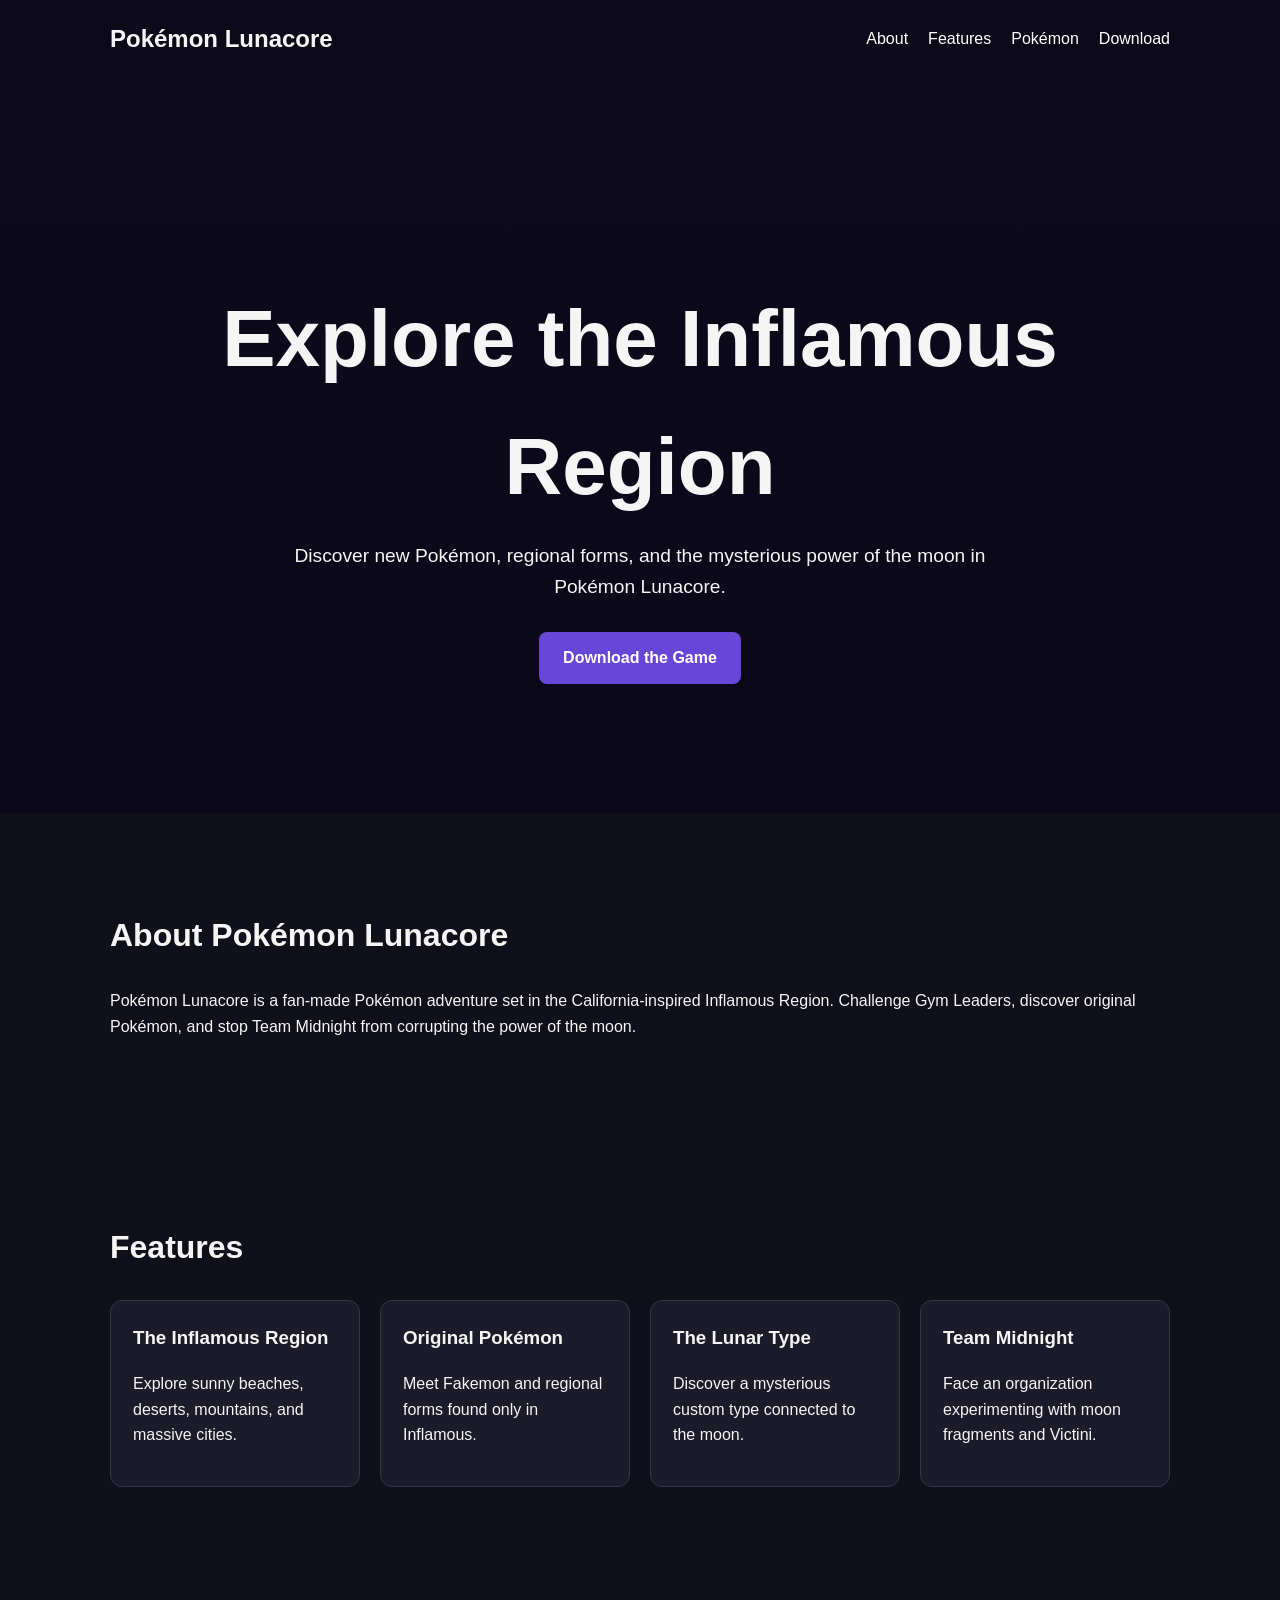
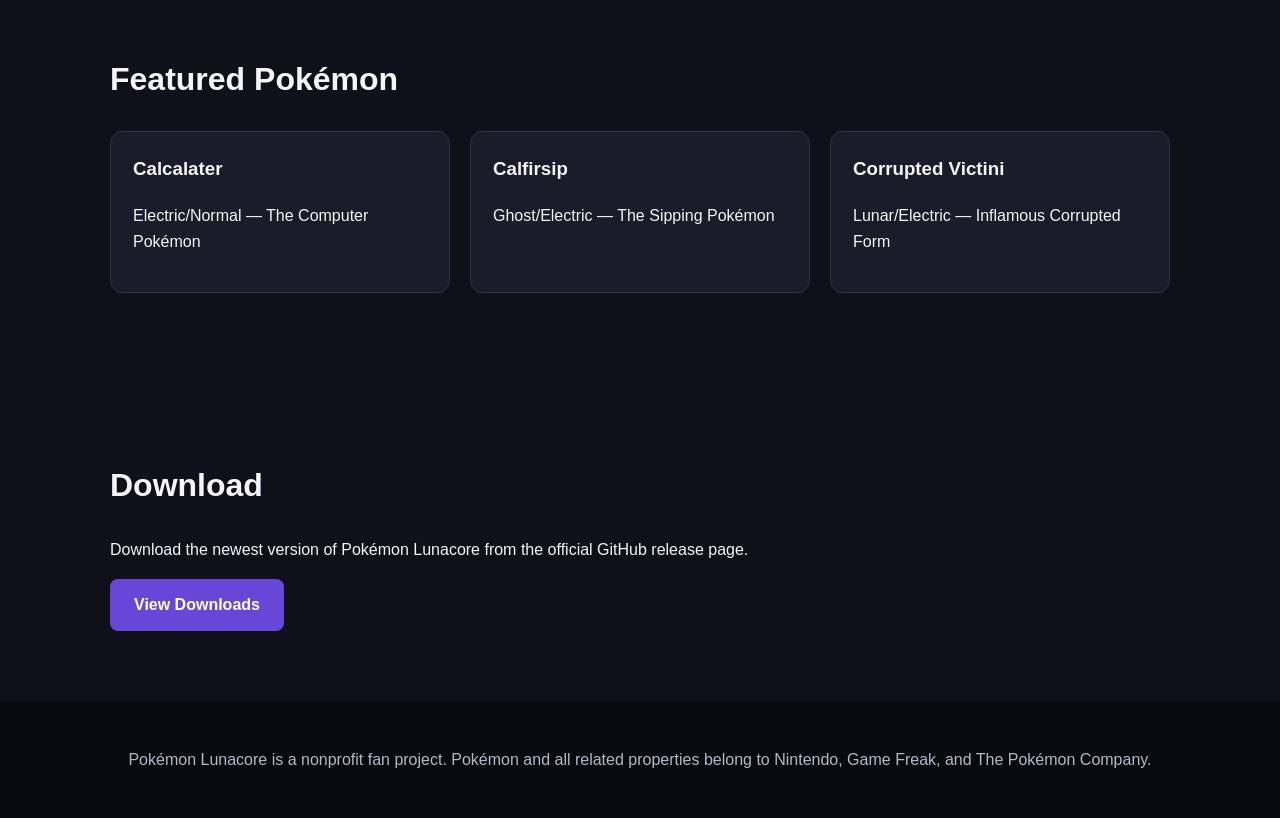
==== index.html @ 2bedfb19 "Add files via upload" ====
<!DOCTYPE html>
<html lang="en">
<head>
  <meta charset="UTF-8">
  <meta name="viewport" content="width=device-width, initial-scale=1.0">

  <title>Pokémon Lunacore</title>

  <link rel="stylesheet" href="style.css">
</head>

<body>
  <header class="hero">
    <nav>
      <h1>Pokémon Lunacore</h1>

      <div class="nav-links">
        <a href="#about">About</a>
        <a href="#features">Features</a>
        <a href="#pokemon">Pokémon</a>
        <a href="#download">Download</a>
      </div>
    </nav>

    <div class="hero-content">
      <h2>Explore the Inflamous Region</h2>

      <p>
        Discover new Pokémon, regional forms, and the mysterious power
        of the moon in Pokémon Lunacore.
      </p>

      <a class="button" href="#download">Download the Game</a>
    </div>
  </header>

  <main>
    <section id="about">
      <h2>About Pokémon Lunacore</h2>

      <p>
        Pokémon Lunacore is a fan-made Pokémon adventure set in the
        California-inspired Inflamous Region. Challenge Gym Leaders,
        discover original Pokémon, and stop Team Midnight from corrupting
        the power of the moon.
      </p>
    </section>

    <section id="features">
      <h2>Features</h2>

      <div class="cards">
        <article class="card">
          <h3>The Inflamous Region</h3>
          <p>Explore sunny beaches, deserts, mountains, and massive cities.</p>
        </article>

        <article class="card">
          <h3>Original Pokémon</h3>
          <p>Meet Fakemon and regional forms found only in Inflamous.</p>
        </article>

        <article class="card">
          <h3>The Lunar Type</h3>
          <p>Discover a mysterious custom type connected to the moon.</p>
        </article>

        <article class="card">
          <h3>Team Midnight</h3>
          <p>Face an organization experimenting with moon fragments and Victini.</p>
        </article>
      </div>
    </section>

    <section id="pokemon">
      <h2>Featured Pokémon</h2>

      <div class="cards">
        <article class="card">
          <h3>Calcalater</h3>
          <p>Electric/Normal — The Computer Pokémon</p>
        </article>

        <article class="card">
          <h3>Calfirsip</h3>
          <p>Ghost/Electric — The Sipping Pokémon</p>
        </article>

        <article class="card">
          <h3>Corrupted Victini</h3>
          <p>Lunar/Electric — Inflamous Corrupted Form</p>
        </article>
      </div>
    </section>

    <section id="download">
      <h2>Download</h2>

      <p>
        Download the newest version of Pokémon Lunacore from the official
        GitHub release page.
      </p>

      <a
        class="button"
        href="https://github.com/fisherisaiah29-afk/Lunacore-Updates/releases"
      >
        View Downloads
      </a>
    </section>
  </main>

  <footer>
    <p>
      Pokémon Lunacore is a nonprofit fan project. Pokémon and all related
      properties belong to Nintendo, Game Freak, and The Pokémon Company.
    </p>
  </footer>
</body>
</html>
---- style.css ----
* {
  box-sizing: border-box;
}

html {
  scroll-behavior: smooth;
}

body {
  margin: 0;
  font-family: Arial, sans-serif;
  color: #f5f5f5;
  background: #10101a;
  line-height: 1.6;
}

nav {
  max-width: 1100px;
  margin: auto;
  padding: 20px;
  display: flex;
  align-items: center;
  justify-content: space-between;
  gap: 20px;
}

nav h1 {
  margin: 0;
}

.nav-links {
  display: flex;
  flex-wrap: wrap;
  gap: 20px;
}

.nav-links a {
  color: white;
  text-decoration: none;
}

.nav-links a:hover {
  text-decoration: underline;
}

.hero {
  min-height: 600px;
  background:
    linear-gradient(rgba(10, 8, 25, 0.72), rgba(10, 8, 25, 0.92)),
    url("images/lunacore-background.png") center/cover;
}

.hero-content {
  max-width: 900px;
  margin: auto;
  padding: 130px 20px;
  text-align: center;
}

.hero-content h2 {
  margin-bottom: 10px;
  font-size: clamp(2.3rem, 7vw, 5rem);
}

.hero-content p {
  max-width: 700px;
  margin: 0 auto 30px;
  font-size: 1.2rem;
}

.button {
  display: inline-block;
  padding: 13px 24px;
  border-radius: 8px;
  color: white;
  background: #6847d8;
  text-decoration: none;
  font-weight: bold;
}

.button:hover {
  background: #8062eb;
}

main section {
  max-width: 1100px;
  margin: auto;
  padding: 70px 20px;
}

main h2 {
  font-size: 2rem;
}

.cards {
  display: grid;
  grid-template-columns: repeat(auto-fit, minmax(220px, 1fr));
  gap: 20px;
}

.card {
  padding: 22px;
  border: 1px solid #34344a;
  border-radius: 12px;
  background: #1b1b29;
}

.card h3 {
  margin-top: 0;
}

footer {
  padding: 30px 20px;
  color: #b7b7c7;
  background: #090910;
  text-align: center;
}

@media (max-width: 650px) {
  nav {
    align-items: flex-start;
    flex-direction: column;
  }

  .hero-content {
    padding-top: 90px;
  }
}
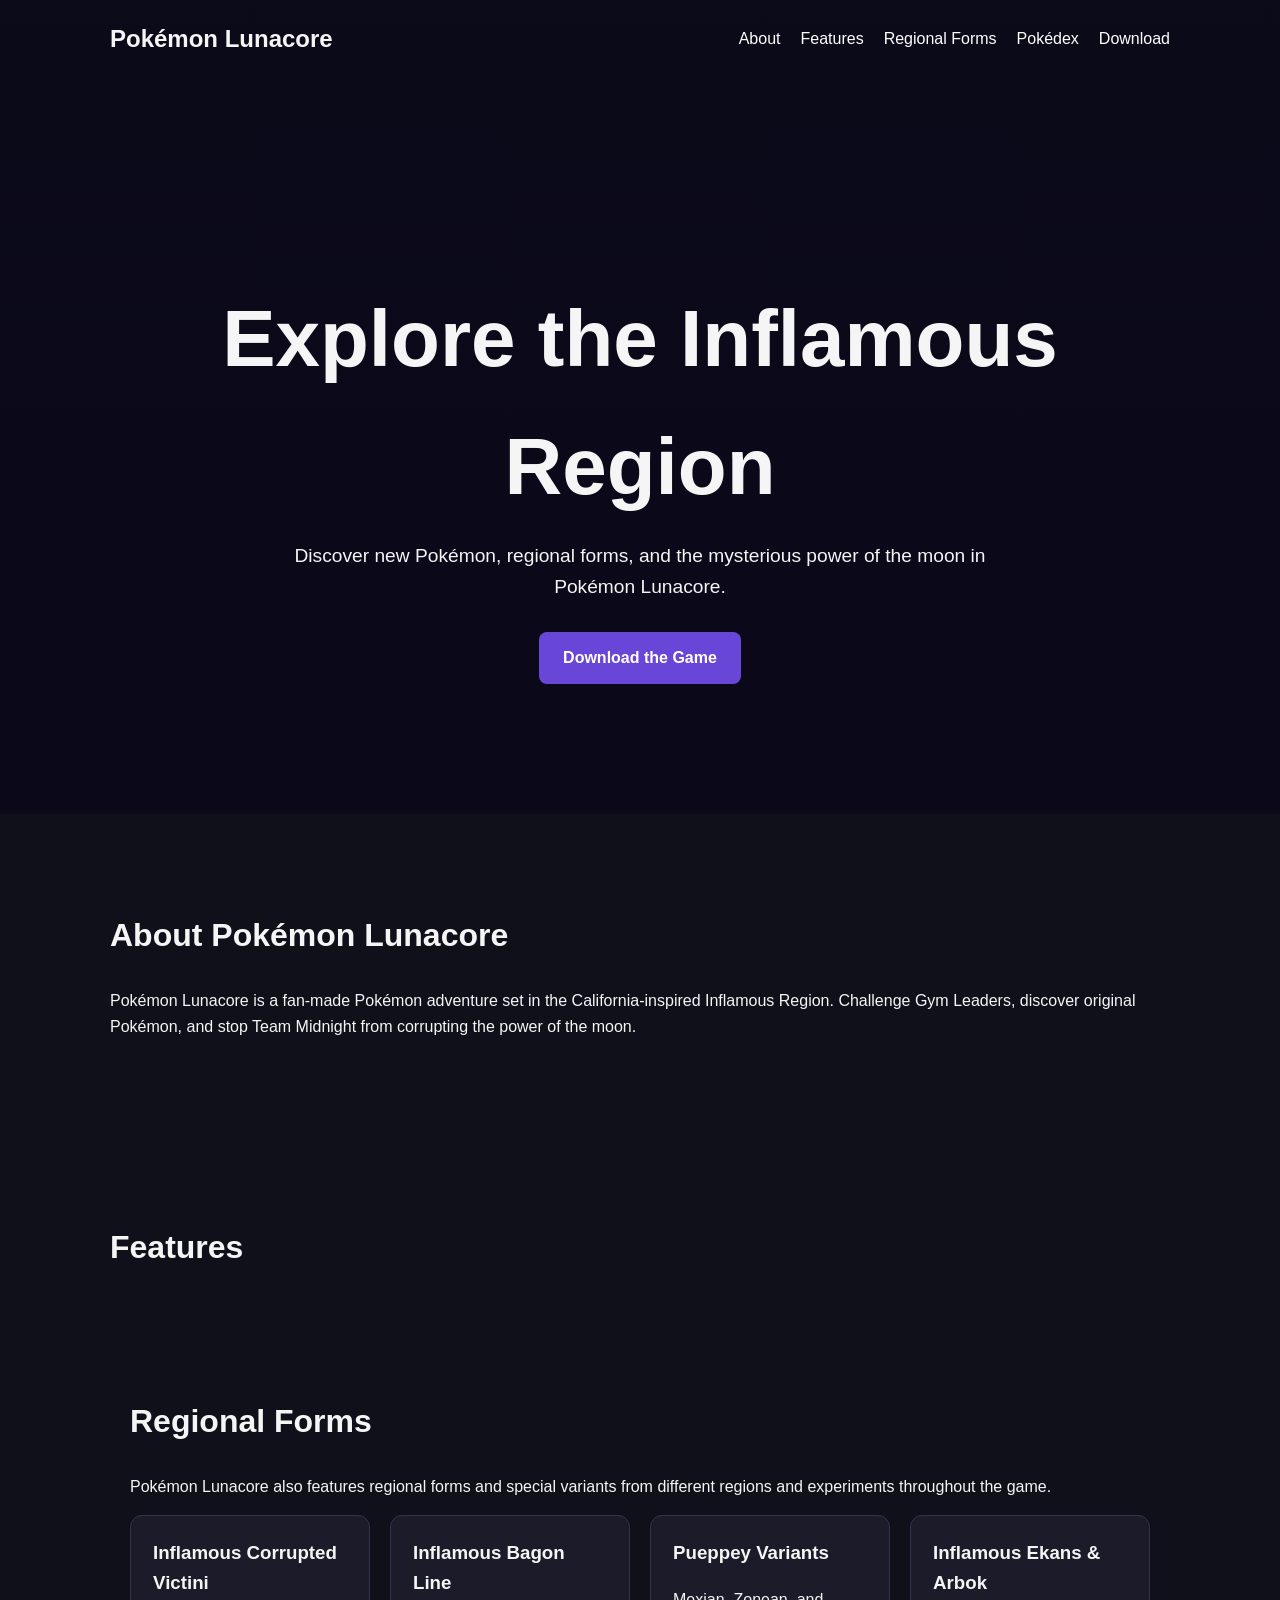
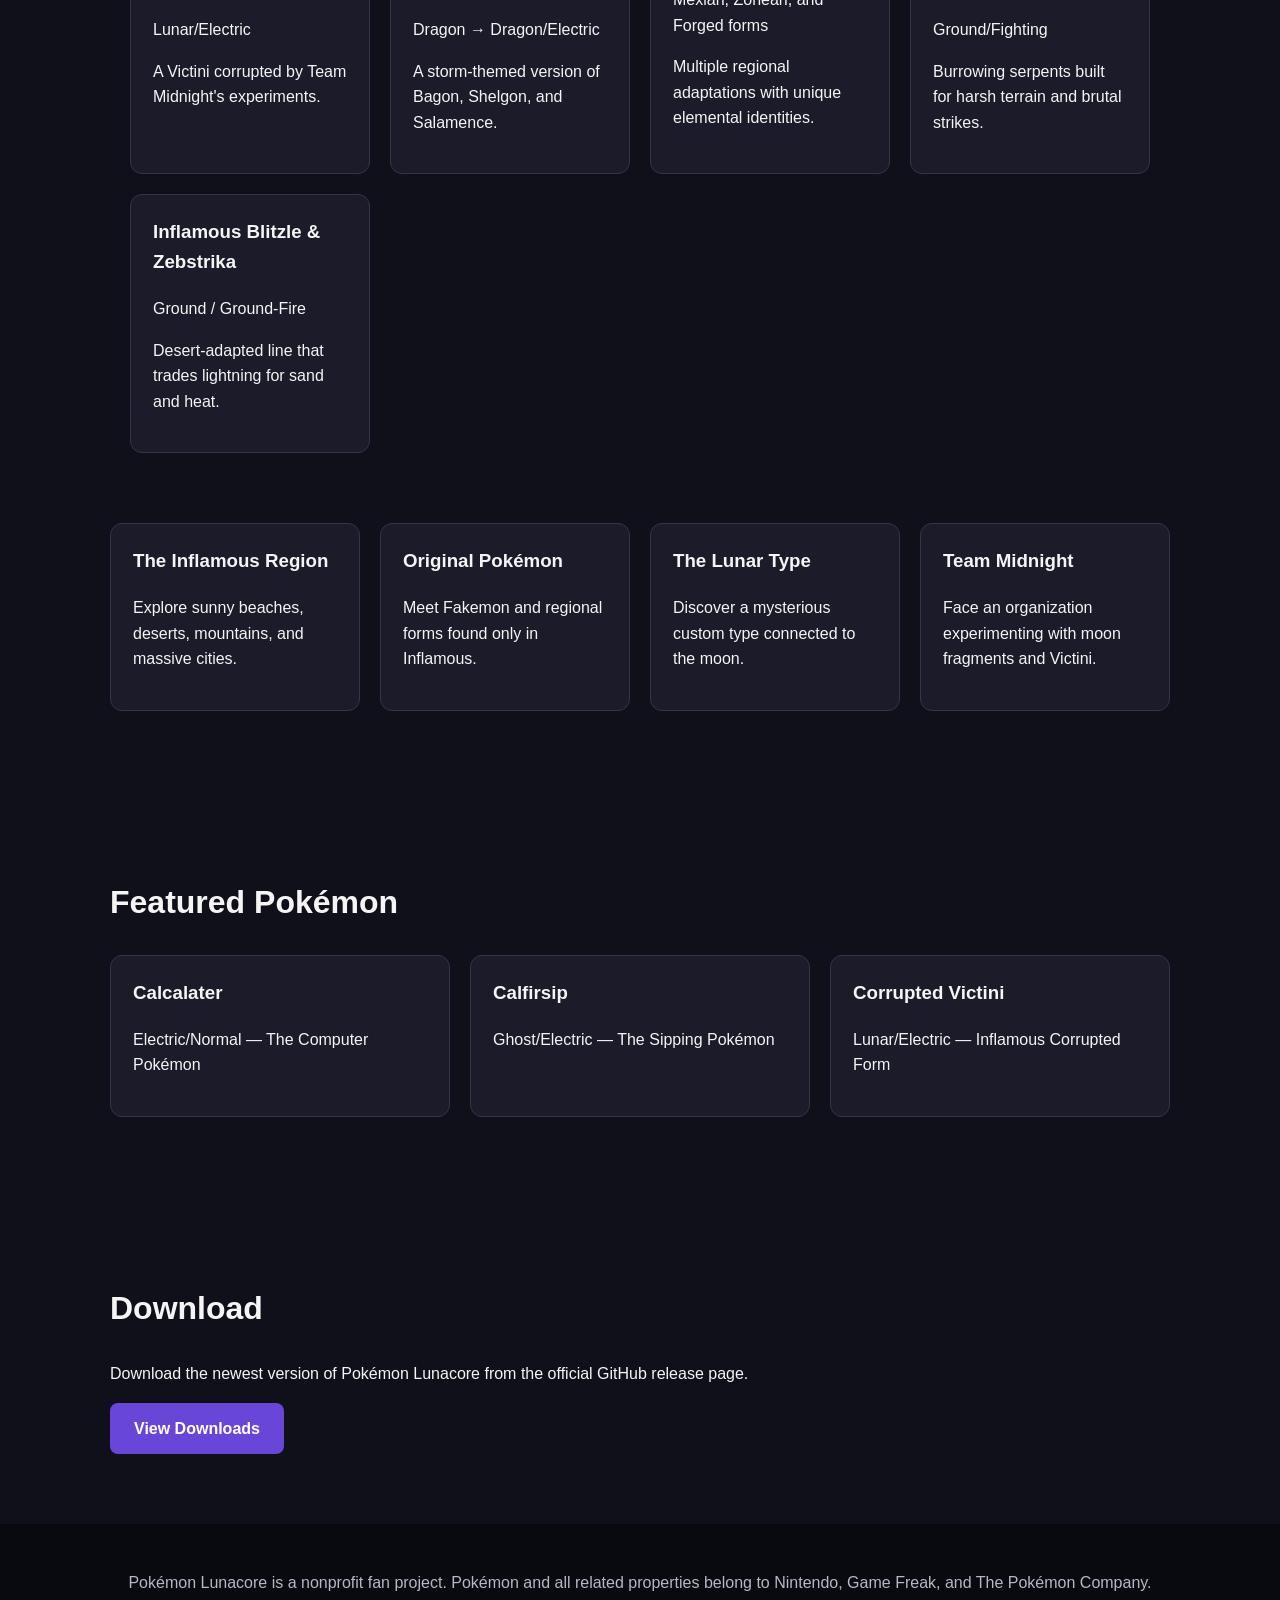
==== commit 32ac7b6a: "Add files via upload" ====
--- a/index.html
+++ b/index.html
@@ -14,12 +14,13 @@
     <nav>
       <h1>Pokémon Lunacore</h1>
 
-      <div class="nav-links">
-        <a href="#about">About</a>
-        <a href="#features">Features</a>
-        <a href="#pokemon">Pokémon</a>
-        <a href="#download">Download</a>
-      </div>
+ <div class="nav-links">
+  <a href="#about">About</a>
+  <a href="#features">Features</a>
+  <a href="#regionalforms">Regional Forms</a>
+  <a href="pokedex.html">Pokédex</a>
+  <a href="#download">Download</a>
+</div>
     </nav>
 
     <div class="hero-content">
@@ -48,6 +49,47 @@
 
     <section id="features">
       <h2>Features</h2>
+<section id="regionalforms">
+  <h2>Regional Forms</h2>
+
+  <p>
+    Pokémon Lunacore also features regional forms and special variants
+    from different regions and experiments throughout the game.
+  </p>
+
+  <div class="cards">
+    <article class="card">
+      <h3>Inflamous Corrupted Victini</h3>
+      <p>Lunar/Electric</p>
+      <p>A Victini corrupted by Team Midnight's experiments.</p>
+    </article>
+
+    <article class="card">
+      <h3>Inflamous Bagon Line</h3>
+      <p>Dragon → Dragon/Electric</p>
+      <p>A storm-themed version of Bagon, Shelgon, and Salamence.</p>
+    </article>
+
+    <article class="card">
+      <h3>Pueppey Variants</h3>
+      <p>Mexian, Zonean, and Forged forms</p>
+      <p>Multiple regional adaptations with unique elemental identities.</p>
+    </article>
+
+    <article class="card">
+      <h3>Inflamous Ekans & Arbok</h3>
+      <p>Ground/Fighting</p>
+      <p>Burrowing serpents built for harsh terrain and brutal strikes.</p>
+    </article>
+
+    <article class="card">
+      <h3>Inflamous Blitzle & Zebstrika</h3>
+      <p>Ground / Ground-Fire</p>
+      <p>Desert-adapted line that trades lightning for sand and heat.</p>
+    </article>
+
+     </div>
+</section>
 
       <div class="cards">
         <article class="card">
--- a/style.css
+++ b/style.css
@@ -125,4 +125,79 @@
   .hero-content {
     padding-top: 90px;
   }
+}
+.small-hero {
+  min-height: 320px;
+}
+
+.search-box {
+  width: 100%;
+  max-width: 500px;
+  margin: 20px 0 30px;
+  padding: 14px 16px;
+  border: 1px solid #40405a;
+  border-radius: 10px;
+  color: white;
+  background: #1b1b29;
+  font-size: 1rem;
+}
+
+.dex-grid {
+  display: grid;
+  grid-template-columns: repeat(auto-fit, minmax(280px, 1fr));
+  gap: 24px;
+}
+
+.dex-card {
+  padding: 22px;
+  border: 1px solid #34344a;
+  border-radius: 14px;
+  background: #1b1b29;
+}
+
+.dex-card-header {
+  display: flex;
+  align-items: center;
+  justify-content: space-between;
+  gap: 16px;
+}
+
+.dex-card-header h3 {
+  margin: 0;
+}
+
+.dex-number {
+  font-size: 0.95rem;
+  color: #b7b7c7;
+}
+
+.dex-subtext {
+  margin-top: 10px;
+  margin-bottom: 10px;
+  color: #c5c5dc;
+  font-size: 0.95rem;
+}
+
+.dex-description {
+  margin-bottom: 18px;
+}
+
+.sprite-gallery {
+  display: grid;
+  grid-template-columns: repeat(2, 1fr);
+  gap: 12px;
+}
+
+.sprite-box {
+  min-height: 90px;
+  padding: 10px;
+  border: 1px dashed #5c5c7d;
+  border-radius: 10px;
+  background: #141421;
+  display: flex;
+  align-items: center;
+  justify-content: center;
+  text-align: center;
+  color: #a9a9c7;
+  font-size: 0.9rem;
 }
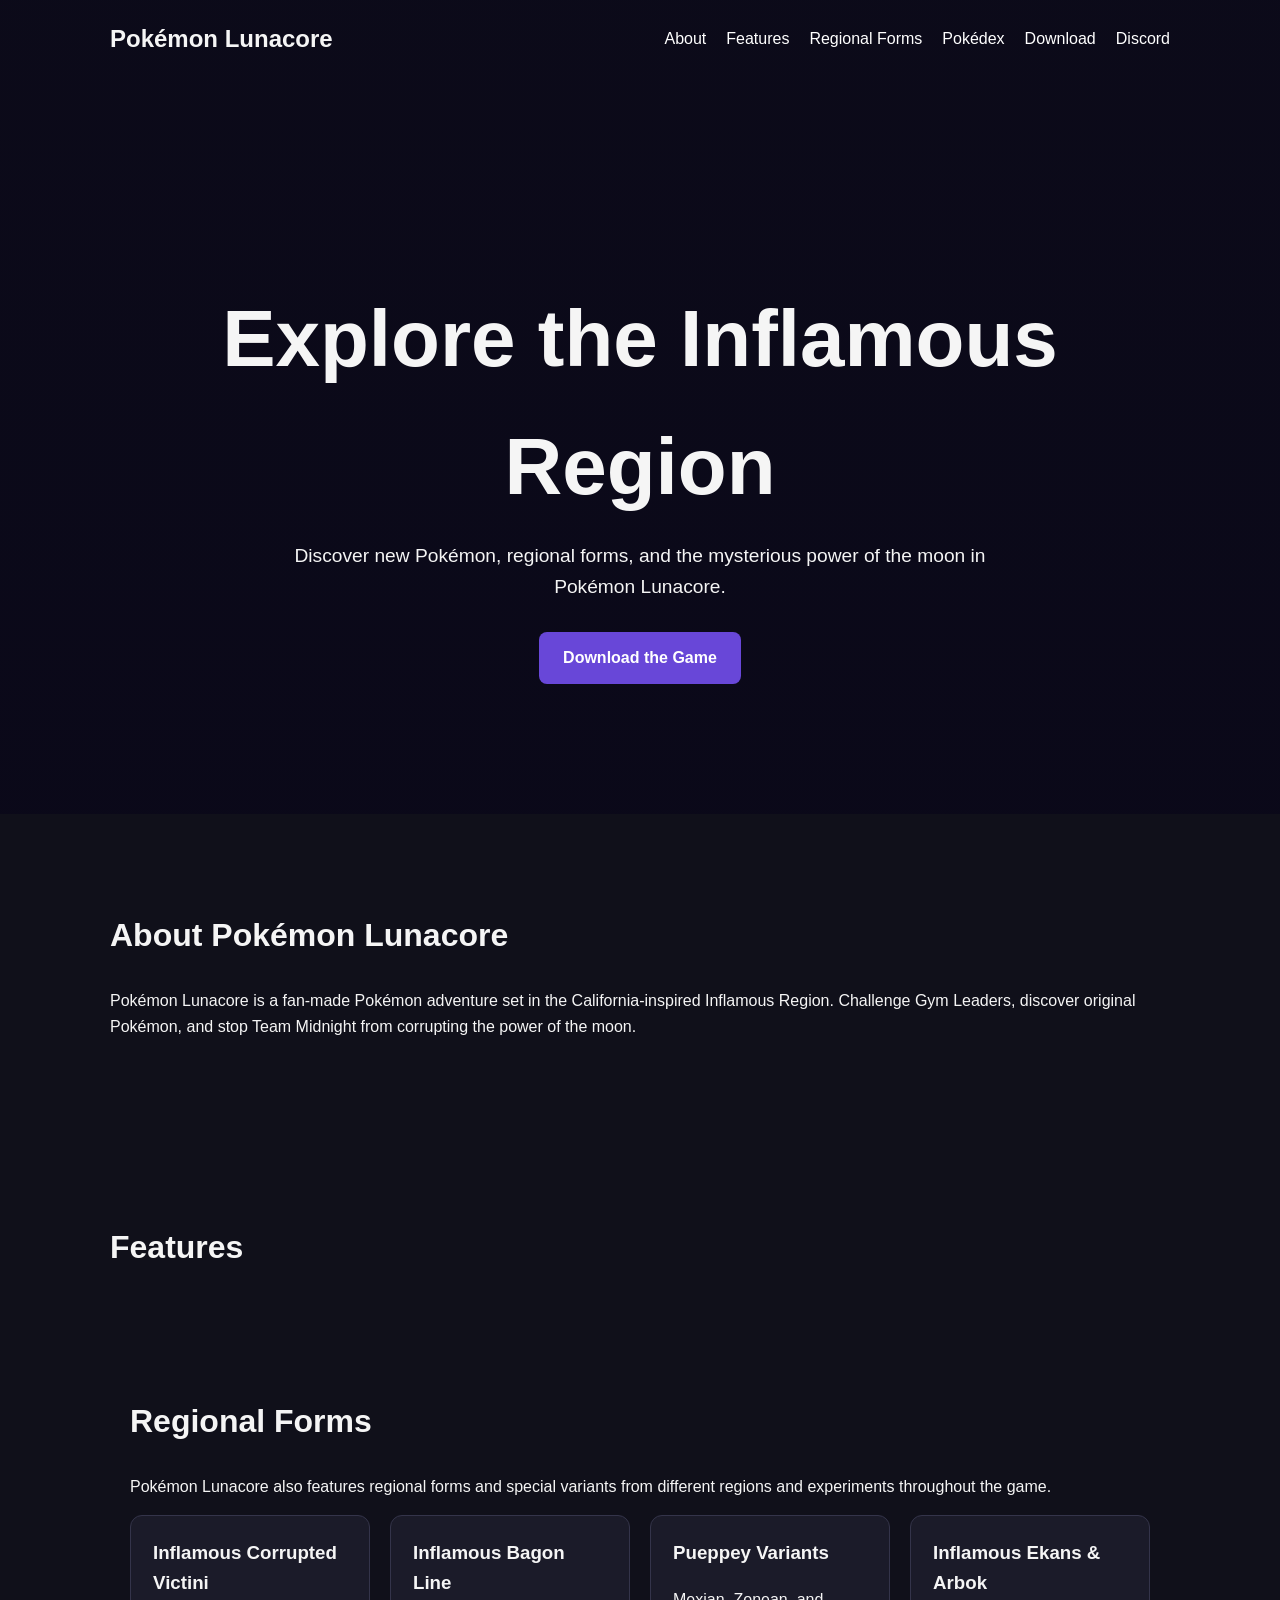
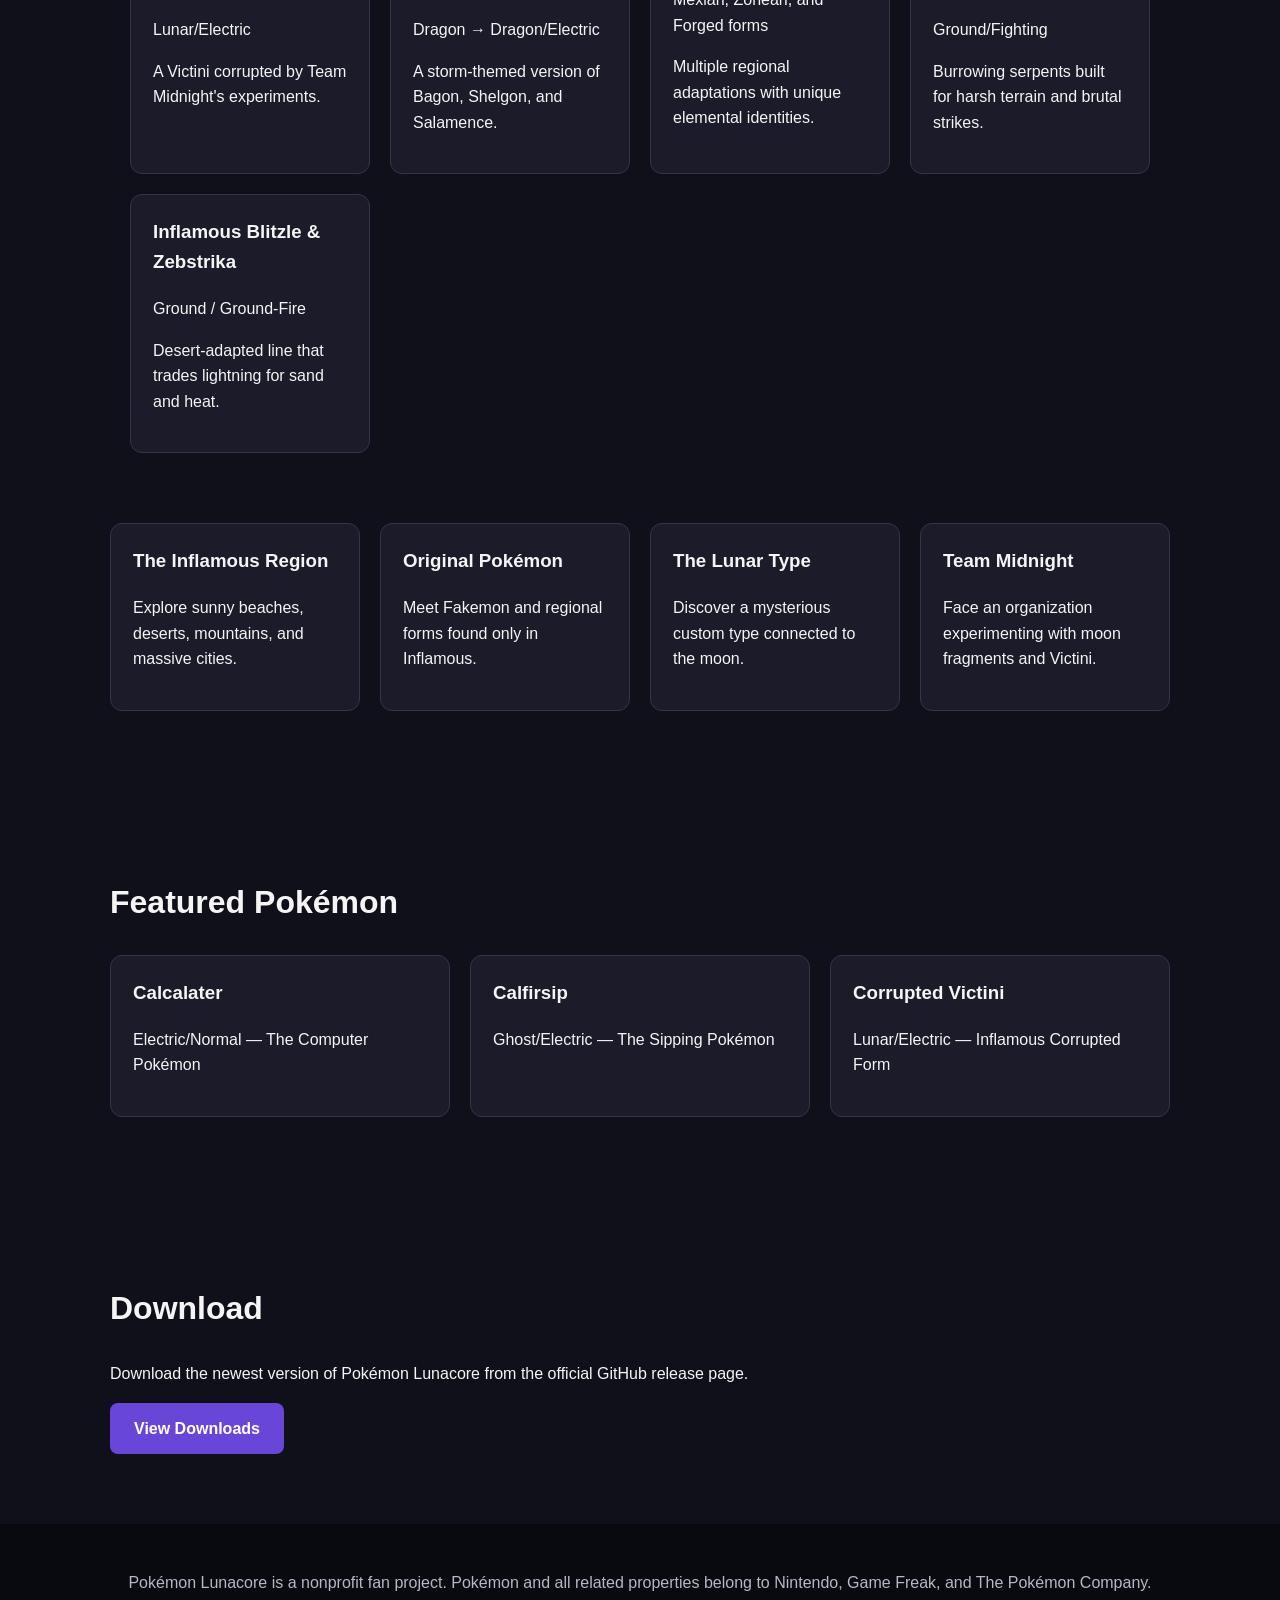
==== commit 69e5ac60: "Added discord option" ====
--- a/index.html
+++ b/index.html
@@ -1,162 +1,163 @@
-<!DOCTYPE html>
-<html lang="en">
-<head>
-  <meta charset="UTF-8">
-  <meta name="viewport" content="width=device-width, initial-scale=1.0">
-
-  <title>Pokémon Lunacore</title>
-
-  <link rel="stylesheet" href="style.css">
-</head>
-
-<body>
-  <header class="hero">
-    <nav>
-      <h1>Pokémon Lunacore</h1>
-
- <div class="nav-links">
-  <a href="#about">About</a>
-  <a href="#features">Features</a>
-  <a href="#regionalforms">Regional Forms</a>
-  <a href="pokedex.html">Pokédex</a>
-  <a href="#download">Download</a>
-</div>
-    </nav>
-
-    <div class="hero-content">
-      <h2>Explore the Inflamous Region</h2>
-
-      <p>
-        Discover new Pokémon, regional forms, and the mysterious power
-        of the moon in Pokémon Lunacore.
-      </p>
-
-      <a class="button" href="#download">Download the Game</a>
-    </div>
-  </header>
-
-  <main>
-    <section id="about">
-      <h2>About Pokémon Lunacore</h2>
-
-      <p>
-        Pokémon Lunacore is a fan-made Pokémon adventure set in the
-        California-inspired Inflamous Region. Challenge Gym Leaders,
-        discover original Pokémon, and stop Team Midnight from corrupting
-        the power of the moon.
-      </p>
-    </section>
-
-    <section id="features">
-      <h2>Features</h2>
-<section id="regionalforms">
-  <h2>Regional Forms</h2>
-
-  <p>
-    Pokémon Lunacore also features regional forms and special variants
-    from different regions and experiments throughout the game.
-  </p>
-
-  <div class="cards">
-    <article class="card">
-      <h3>Inflamous Corrupted Victini</h3>
-      <p>Lunar/Electric</p>
-      <p>A Victini corrupted by Team Midnight's experiments.</p>
-    </article>
-
-    <article class="card">
-      <h3>Inflamous Bagon Line</h3>
-      <p>Dragon → Dragon/Electric</p>
-      <p>A storm-themed version of Bagon, Shelgon, and Salamence.</p>
-    </article>
-
-    <article class="card">
-      <h3>Pueppey Variants</h3>
-      <p>Mexian, Zonean, and Forged forms</p>
-      <p>Multiple regional adaptations with unique elemental identities.</p>
-    </article>
-
-    <article class="card">
-      <h3>Inflamous Ekans & Arbok</h3>
-      <p>Ground/Fighting</p>
-      <p>Burrowing serpents built for harsh terrain and brutal strikes.</p>
-    </article>
-
-    <article class="card">
-      <h3>Inflamous Blitzle & Zebstrika</h3>
-      <p>Ground / Ground-Fire</p>
-      <p>Desert-adapted line that trades lightning for sand and heat.</p>
-    </article>
-
-     </div>
-</section>
-
-      <div class="cards">
-        <article class="card">
-          <h3>The Inflamous Region</h3>
-          <p>Explore sunny beaches, deserts, mountains, and massive cities.</p>
-        </article>
-
-        <article class="card">
-          <h3>Original Pokémon</h3>
-          <p>Meet Fakemon and regional forms found only in Inflamous.</p>
-        </article>
-
-        <article class="card">
-          <h3>The Lunar Type</h3>
-          <p>Discover a mysterious custom type connected to the moon.</p>
-        </article>
-
-        <article class="card">
-          <h3>Team Midnight</h3>
-          <p>Face an organization experimenting with moon fragments and Victini.</p>
-        </article>
-      </div>
-    </section>
-
-    <section id="pokemon">
-      <h2>Featured Pokémon</h2>
-
-      <div class="cards">
-        <article class="card">
-          <h3>Calcalater</h3>
-          <p>Electric/Normal — The Computer Pokémon</p>
-        </article>
-
-        <article class="card">
-          <h3>Calfirsip</h3>
-          <p>Ghost/Electric — The Sipping Pokémon</p>
-        </article>
-
-        <article class="card">
-          <h3>Corrupted Victini</h3>
-          <p>Lunar/Electric — Inflamous Corrupted Form</p>
-        </article>
-      </div>
-    </section>
-
-    <section id="download">
-      <h2>Download</h2>
-
-      <p>
-        Download the newest version of Pokémon Lunacore from the official
-        GitHub release page.
-      </p>
-
-      <a
-        class="button"
-        href="https://github.com/fisherisaiah29-afk/Lunacore-Updates/releases"
-      >
-        View Downloads
-      </a>
-    </section>
-  </main>
-
-  <footer>
-    <p>
-      Pokémon Lunacore is a nonprofit fan project. Pokémon and all related
-      properties belong to Nintendo, Game Freak, and The Pokémon Company.
-    </p>
-  </footer>
-</body>
+<!DOCTYPE html>
+<html lang="en">
+<head>
+  <meta charset="UTF-8">
+  <meta name="viewport" content="width=device-width, initial-scale=1.0">
+
+  <title>Pokémon Lunacore</title>
+
+  <link rel="stylesheet" href="style.css">
+</head>
+
+<body>
+  <header class="hero">
+    <nav>
+      <h1>Pokémon Lunacore</h1>
+
+ <div class="nav-links">
+  <a href="#about">About</a>
+  <a href="#features">Features</a>
+  <a href="#regionalforms">Regional Forms</a>
+  <a href="pokedex.html">Pokédex</a>
+  <a href="#download">Download</a>
+        <a href="https://discord.gg/D4FTuuE2Wt" target="_blank" rel="noopener noreferrer">Discord</a>
+</div>
+    </nav>
+
+    <div class="hero-content">
+      <h2>Explore the Inflamous Region</h2>
+
+      <p>
+        Discover new Pokémon, regional forms, and the mysterious power
+        of the moon in Pokémon Lunacore.
+      </p>
+
+      <a class="button" href="#download">Download the Game</a>
+    </div>
+  </header>
+
+  <main>
+    <section id="about">
+      <h2>About Pokémon Lunacore</h2>
+
+      <p>
+        Pokémon Lunacore is a fan-made Pokémon adventure set in the
+        California-inspired Inflamous Region. Challenge Gym Leaders,
+        discover original Pokémon, and stop Team Midnight from corrupting
+        the power of the moon.
+      </p>
+    </section>
+
+    <section id="features">
+      <h2>Features</h2>
+<section id="regionalforms">
+  <h2>Regional Forms</h2>
+
+  <p>
+    Pokémon Lunacore also features regional forms and special variants
+    from different regions and experiments throughout the game.
+  </p>
+
+  <div class="cards">
+    <article class="card">
+      <h3>Inflamous Corrupted Victini</h3>
+      <p>Lunar/Electric</p>
+      <p>A Victini corrupted by Team Midnight's experiments.</p>
+    </article>
+
+    <article class="card">
+      <h3>Inflamous Bagon Line</h3>
+      <p>Dragon → Dragon/Electric</p>
+      <p>A storm-themed version of Bagon, Shelgon, and Salamence.</p>
+    </article>
+
+    <article class="card">
+      <h3>Pueppey Variants</h3>
+      <p>Mexian, Zonean, and Forged forms</p>
+      <p>Multiple regional adaptations with unique elemental identities.</p>
+    </article>
+
+    <article class="card">
+      <h3>Inflamous Ekans & Arbok</h3>
+      <p>Ground/Fighting</p>
+      <p>Burrowing serpents built for harsh terrain and brutal strikes.</p>
+    </article>
+
+    <article class="card">
+      <h3>Inflamous Blitzle & Zebstrika</h3>
+      <p>Ground / Ground-Fire</p>
+      <p>Desert-adapted line that trades lightning for sand and heat.</p>
+    </article>
+
+     </div>
+</section>
+
+      <div class="cards">
+        <article class="card">
+          <h3>The Inflamous Region</h3>
+          <p>Explore sunny beaches, deserts, mountains, and massive cities.</p>
+        </article>
+
+        <article class="card">
+          <h3>Original Pokémon</h3>
+          <p>Meet Fakemon and regional forms found only in Inflamous.</p>
+        </article>
+
+        <article class="card">
+          <h3>The Lunar Type</h3>
+          <p>Discover a mysterious custom type connected to the moon.</p>
+        </article>
+
+        <article class="card">
+          <h3>Team Midnight</h3>
+          <p>Face an organization experimenting with moon fragments and Victini.</p>
+        </article>
+      </div>
+    </section>
+
+    <section id="pokemon">
+      <h2>Featured Pokémon</h2>
+
+      <div class="cards">
+        <article class="card">
+          <h3>Calcalater</h3>
+          <p>Electric/Normal — The Computer Pokémon</p>
+        </article>
+
+        <article class="card">
+          <h3>Calfirsip</h3>
+          <p>Ghost/Electric — The Sipping Pokémon</p>
+        </article>
+
+        <article class="card">
+          <h3>Corrupted Victini</h3>
+          <p>Lunar/Electric — Inflamous Corrupted Form</p>
+        </article>
+      </div>
+    </section>
+
+    <section id="download">
+      <h2>Download</h2>
+
+      <p>
+        Download the newest version of Pokémon Lunacore from the official
+        GitHub release page.
+      </p>
+
+      <a
+        class="button"
+        href="https://github.com/fisherisaiah29-afk/Lunacore-Updates/releases"
+      >
+        View Downloads
+      </a>
+    </section>
+  </main>
+
+  <footer>
+    <p>
+      Pokémon Lunacore is a nonprofit fan project. Pokémon and all related
+      properties belong to Nintendo, Game Freak, and The Pokémon Company.
+    </p>
+  </footer>
+</body>
 </html>
--- a/style.css
+++ b/style.css
@@ -200,4 +200,93 @@
   text-align: center;
   color: #a9a9c7;
   font-size: 0.9rem;
+}
+/* ==========================================================================
+   POKÉDEX LAYOUT FIX
+   Keeps all sprites inside their cards and prevents overlapping
+   ========================================================================== */
+
+.dex-grid {
+  display: grid;
+  grid-template-columns: repeat(auto-fit, minmax(340px, 1fr));
+  gap: 24px;
+  align-items: start;
+}
+
+.dex-card {
+  min-width: 0;
+  overflow: hidden;
+}
+
+.sprite-gallery {
+  display: grid;
+  grid-template-columns: repeat(2, minmax(0, 1fr));
+  gap: 12px;
+  width: 100%;
+}
+
+.sprite-box {
+  position: relative;
+  width: 100%;
+  min-width: 0;
+  min-height: 180px;
+  padding: 12px;
+
+  border: 1px dashed #5c5c7d;
+  border-radius: 10px;
+  background: #141421;
+
+  display: flex;
+  align-items: center;
+  justify-content: center;
+
+  overflow: hidden;
+  text-align: center;
+  color: #a9a9c7;
+  font-size: 0.9rem;
+}
+
+.sprite-box img {
+  display: block;
+  max-width: 100%;
+  max-height: 160px;
+  width: auto;
+  height: auto;
+
+  object-fit: contain;
+  image-rendering: pixelated;
+}
+
+.sprite-placeholder {
+  display: none;
+}
+
+/* Smaller limits for icons, overworld sprites, and footprints */
+
+.sprite-box:has(img[src*="-icon."]) img {
+  max-height: 96px;
+}
+
+.sprite-box:has(img[src*="-overworld."]) img {
+  max-height: 140px;
+}
+
+.sprite-box:has(img[src*="-footprint."]) img {
+  max-height: 72px;
+}
+
+/* Mobile layout */
+
+@media (max-width: 760px) {
+  .dex-grid {
+    grid-template-columns: 1fr;
+  }
+
+  .sprite-gallery {
+    grid-template-columns: 1fr;
+  }
+
+  .sprite-box {
+    min-height: 160px;
+  }
 }
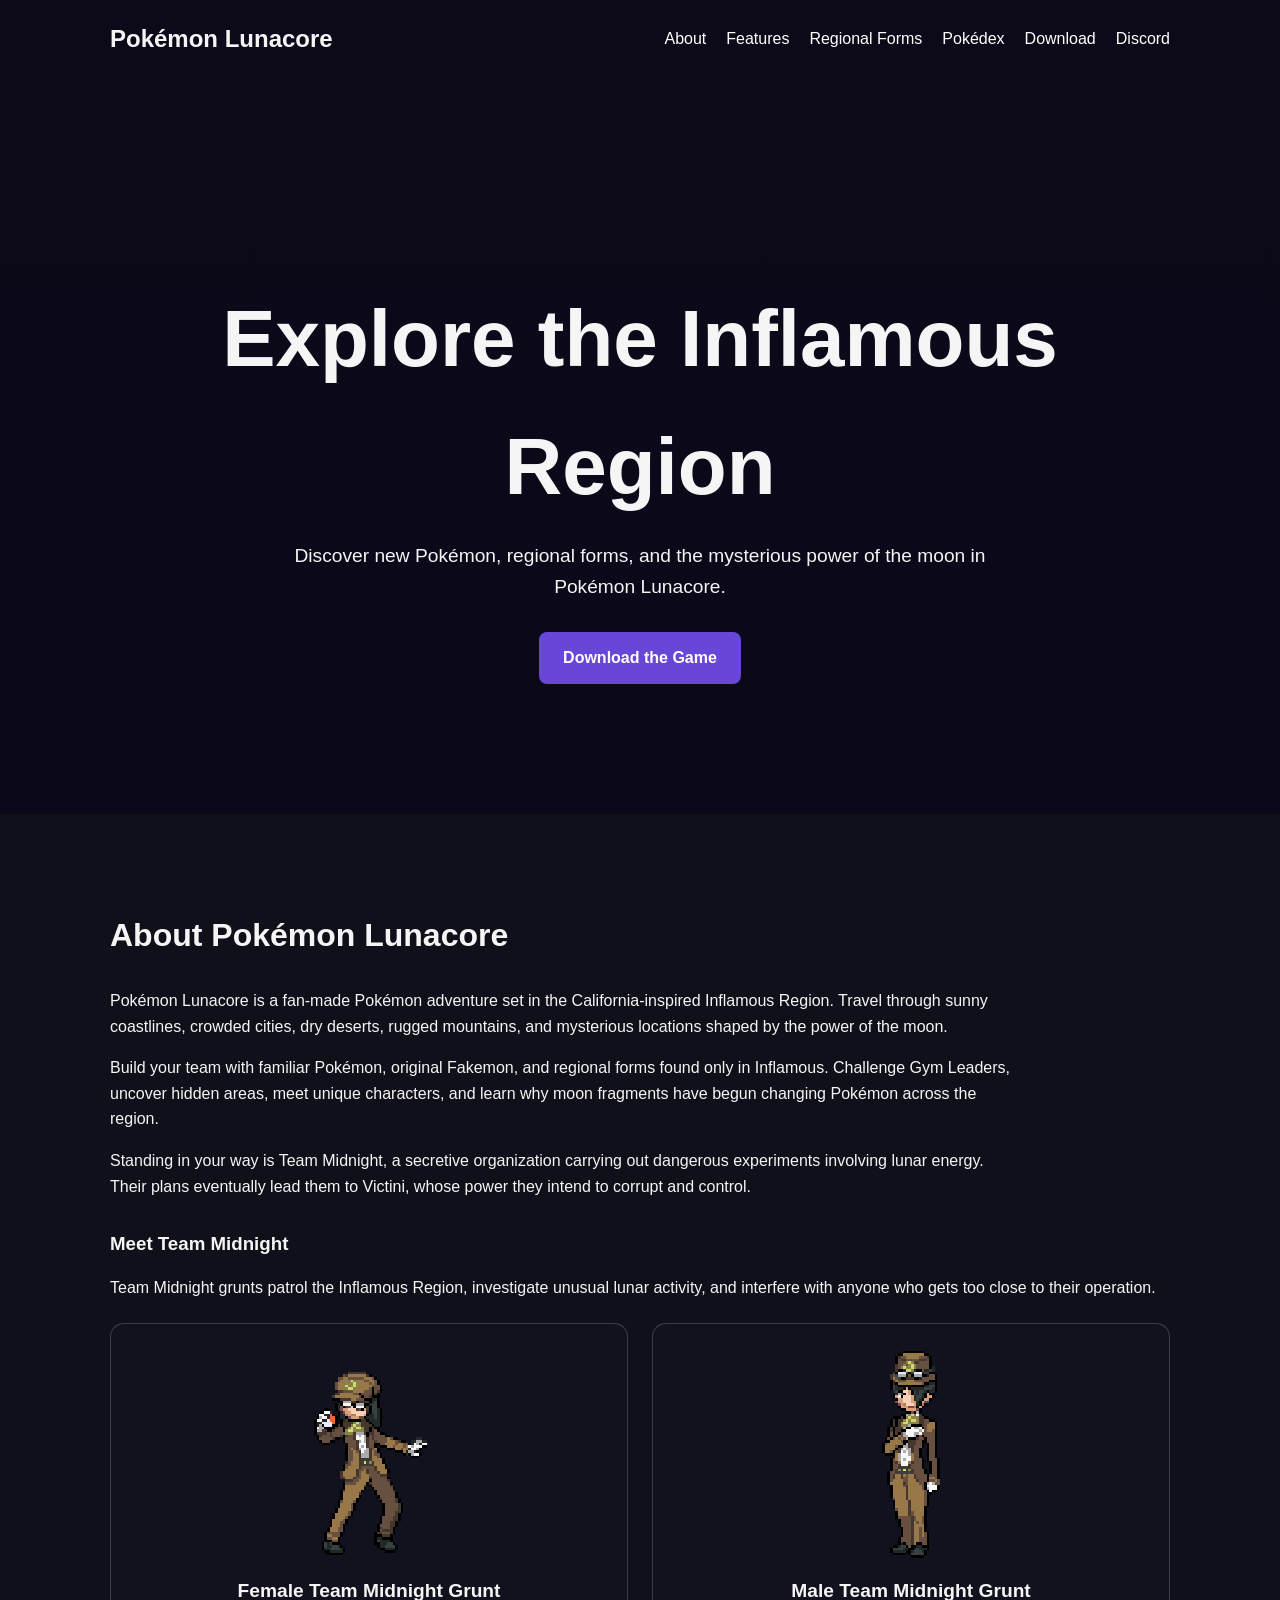
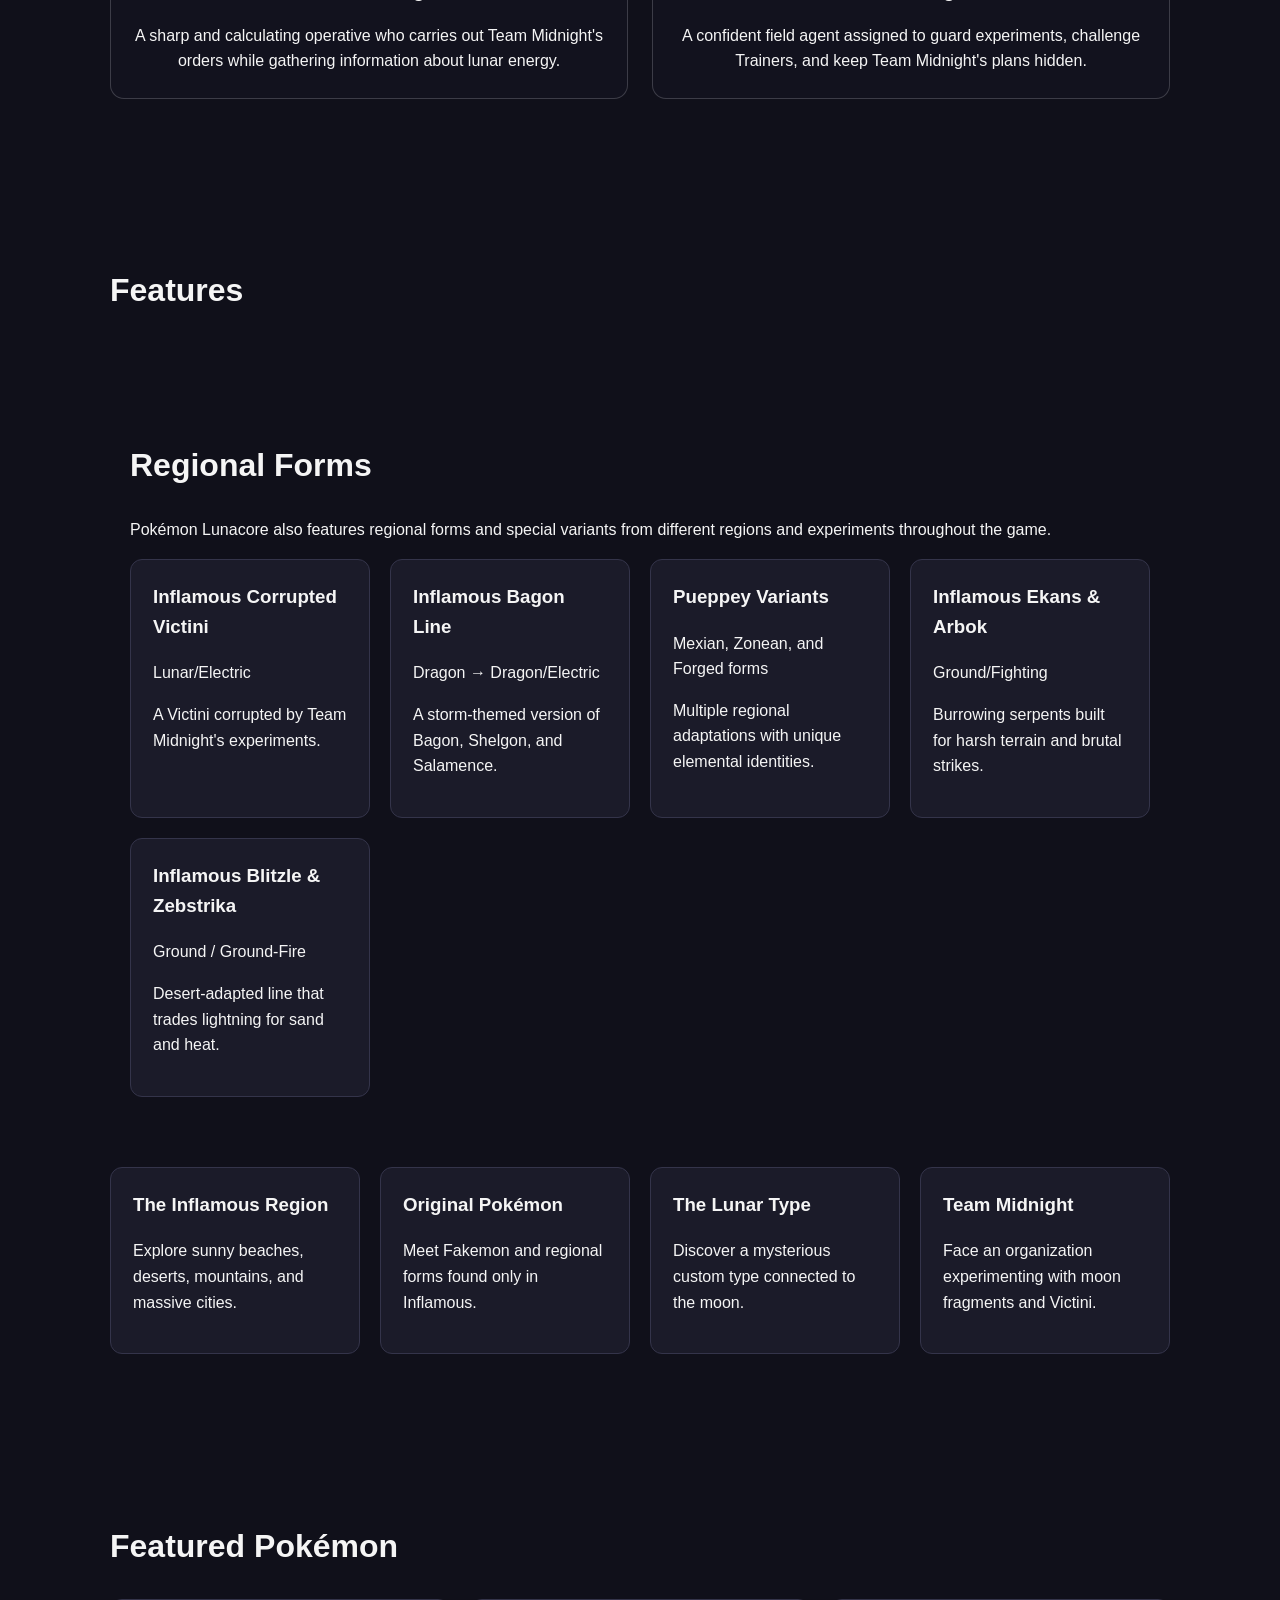
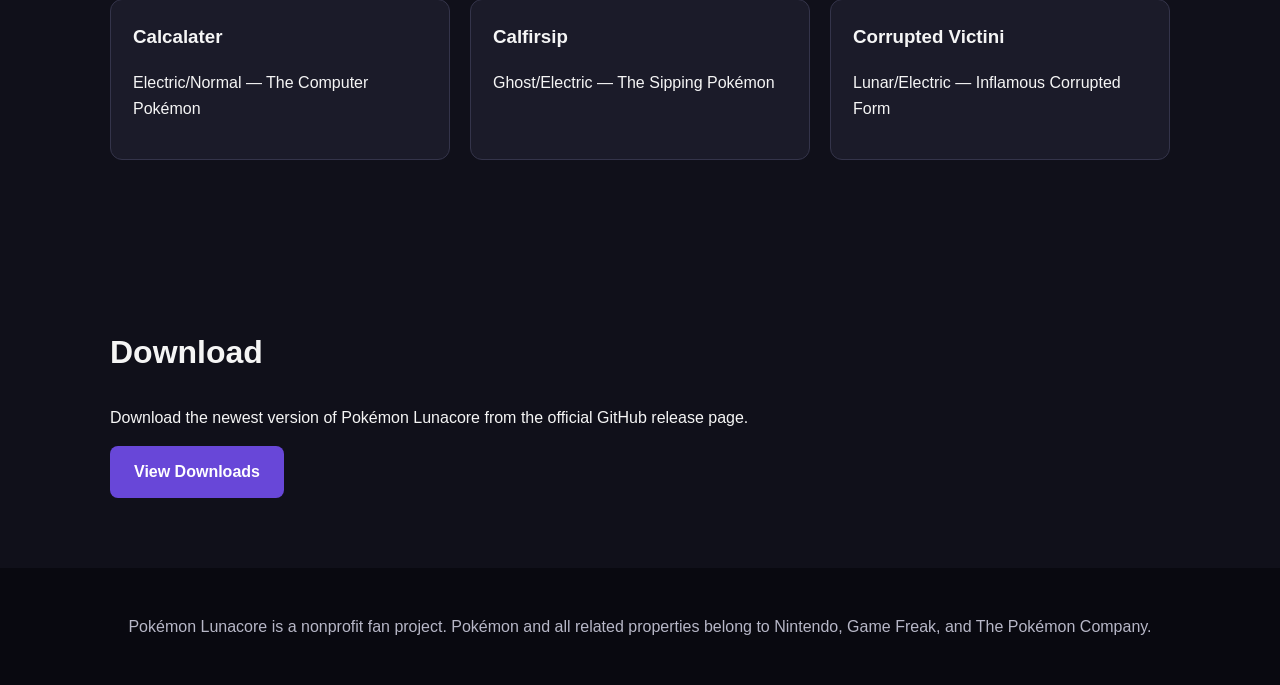
==== commit aaf9dff3: "Updated description" ====
--- a/index.html
+++ b/index.html
@@ -7,6 +7,55 @@
   <title>Pokémon Lunacore</title>
 
   <link rel="stylesheet" href="style.css">
+
+  <style>
+    .about-intro {
+      max-width: 900px;
+      margin-bottom: 28px;
+    }
+
+    .team-midnight-showcase {
+      margin-top: 30px;
+    }
+
+    .team-midnight-showcase h3 {
+      margin-bottom: 8px;
+    }
+
+    .team-midnight-grid {
+      display: grid;
+      grid-template-columns: repeat(auto-fit, minmax(220px, 1fr));
+      gap: 24px;
+      margin-top: 22px;
+    }
+
+    .team-midnight-member {
+      padding: 24px;
+      border: 1px solid rgba(255, 255, 255, 0.18);
+      border-radius: 14px;
+      background: rgba(20, 20, 32, 0.78);
+      text-align: center;
+    }
+
+    .team-midnight-member img {
+      display: block;
+      width: auto;
+      height: 210px;
+      max-width: 100%;
+      margin: 0 auto 18px;
+      object-fit: contain;
+      image-rendering: pixelated;
+    }
+
+    .team-midnight-member h4 {
+      margin: 0 0 10px;
+      font-size: 1.2rem;
+    }
+
+    .team-midnight-member p {
+      margin-bottom: 0;
+    }
+  </style>
 </head>
 
 <body>
@@ -40,12 +89,62 @@
     <section id="about">
       <h2>About Pokémon Lunacore</h2>
 
-      <p>
-        Pokémon Lunacore is a fan-made Pokémon adventure set in the
-        California-inspired Inflamous Region. Challenge Gym Leaders,
-        discover original Pokémon, and stop Team Midnight from corrupting
-        the power of the moon.
-      </p>
+      <div class="about-intro">
+        <p>
+          Pokémon Lunacore is a fan-made Pokémon adventure set in the
+          California-inspired Inflamous Region. Travel through sunny coastlines,
+          crowded cities, dry deserts, rugged mountains, and mysterious locations
+          shaped by the power of the moon.
+        </p>
+
+        <p>
+          Build your team with familiar Pokémon, original Fakemon, and regional
+          forms found only in Inflamous. Challenge Gym Leaders, uncover hidden
+          areas, meet unique characters, and learn why moon fragments have begun
+          changing Pokémon across the region.
+        </p>
+
+        <p>
+          Standing in your way is Team Midnight, a secretive organization carrying
+          out dangerous experiments involving lunar energy. Their plans eventually
+          lead them to Victini, whose power they intend to corrupt and control.
+        </p>
+      </div>
+
+      <div class="team-midnight-showcase">
+        <h3>Meet Team Midnight</h3>
+        <p>
+          Team Midnight grunts patrol the Inflamous Region, investigate unusual
+          lunar activity, and interfere with anyone who gets too close to their
+          operation.
+        </p>
+
+        <div class="team-midnight-grid">
+          <article class="team-midnight-member">
+            <img
+              src="images/team-midnight-f.png"
+              alt="Female Team Midnight grunt"
+            >
+            <h4>Female Team Midnight Grunt</h4>
+            <p>
+              A sharp and calculating operative who carries out Team Midnight's
+              orders while gathering information about lunar energy.
+            </p>
+          </article>
+
+          <article class="team-midnight-member">
+            <img
+              src="images/team-midnight-m.png"
+              alt="Male Team Midnight grunt"
+            >
+            <h4>Male Team Midnight Grunt</h4>
+            <p>
+              A confident field agent assigned to guard experiments, challenge
+              Trainers, and keep Team Midnight's plans hidden.
+            </p>
+          </article>
+        </div>
+      </div>
     </section>
 
     <section id="features">
